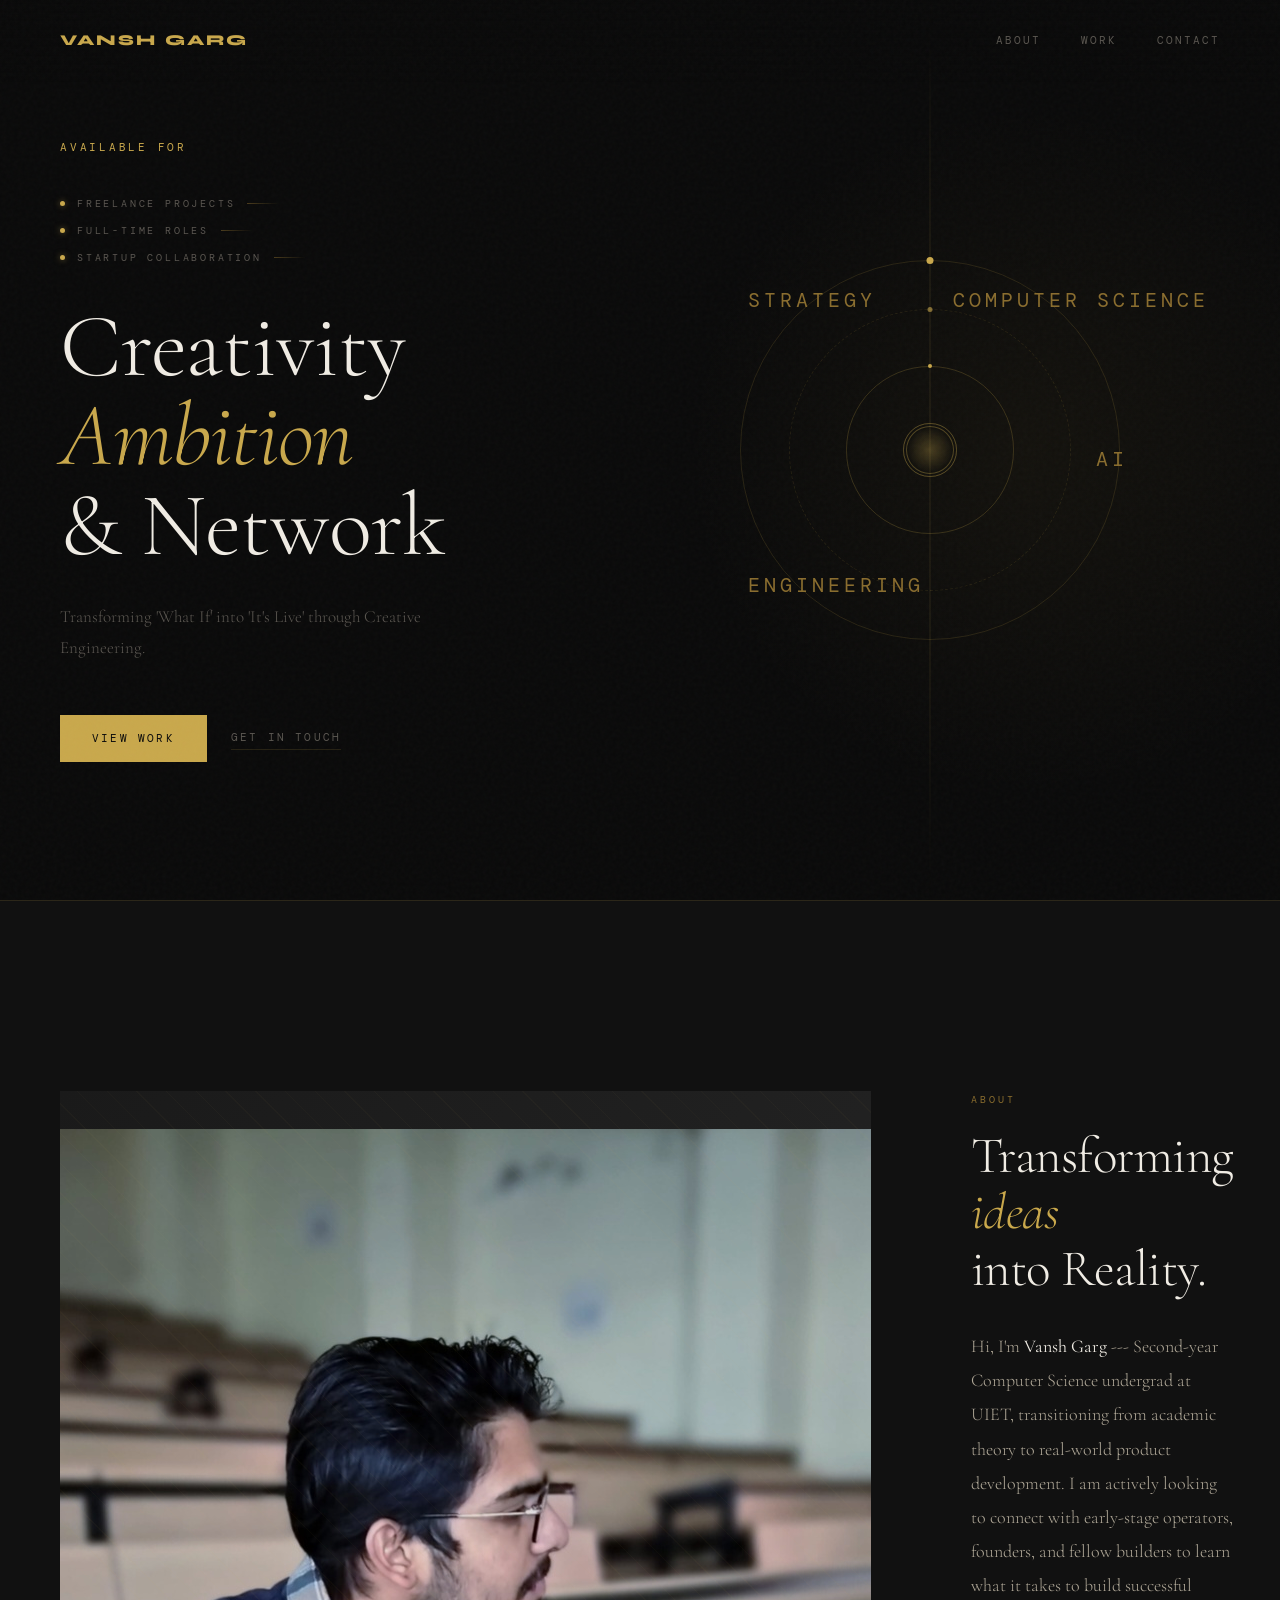
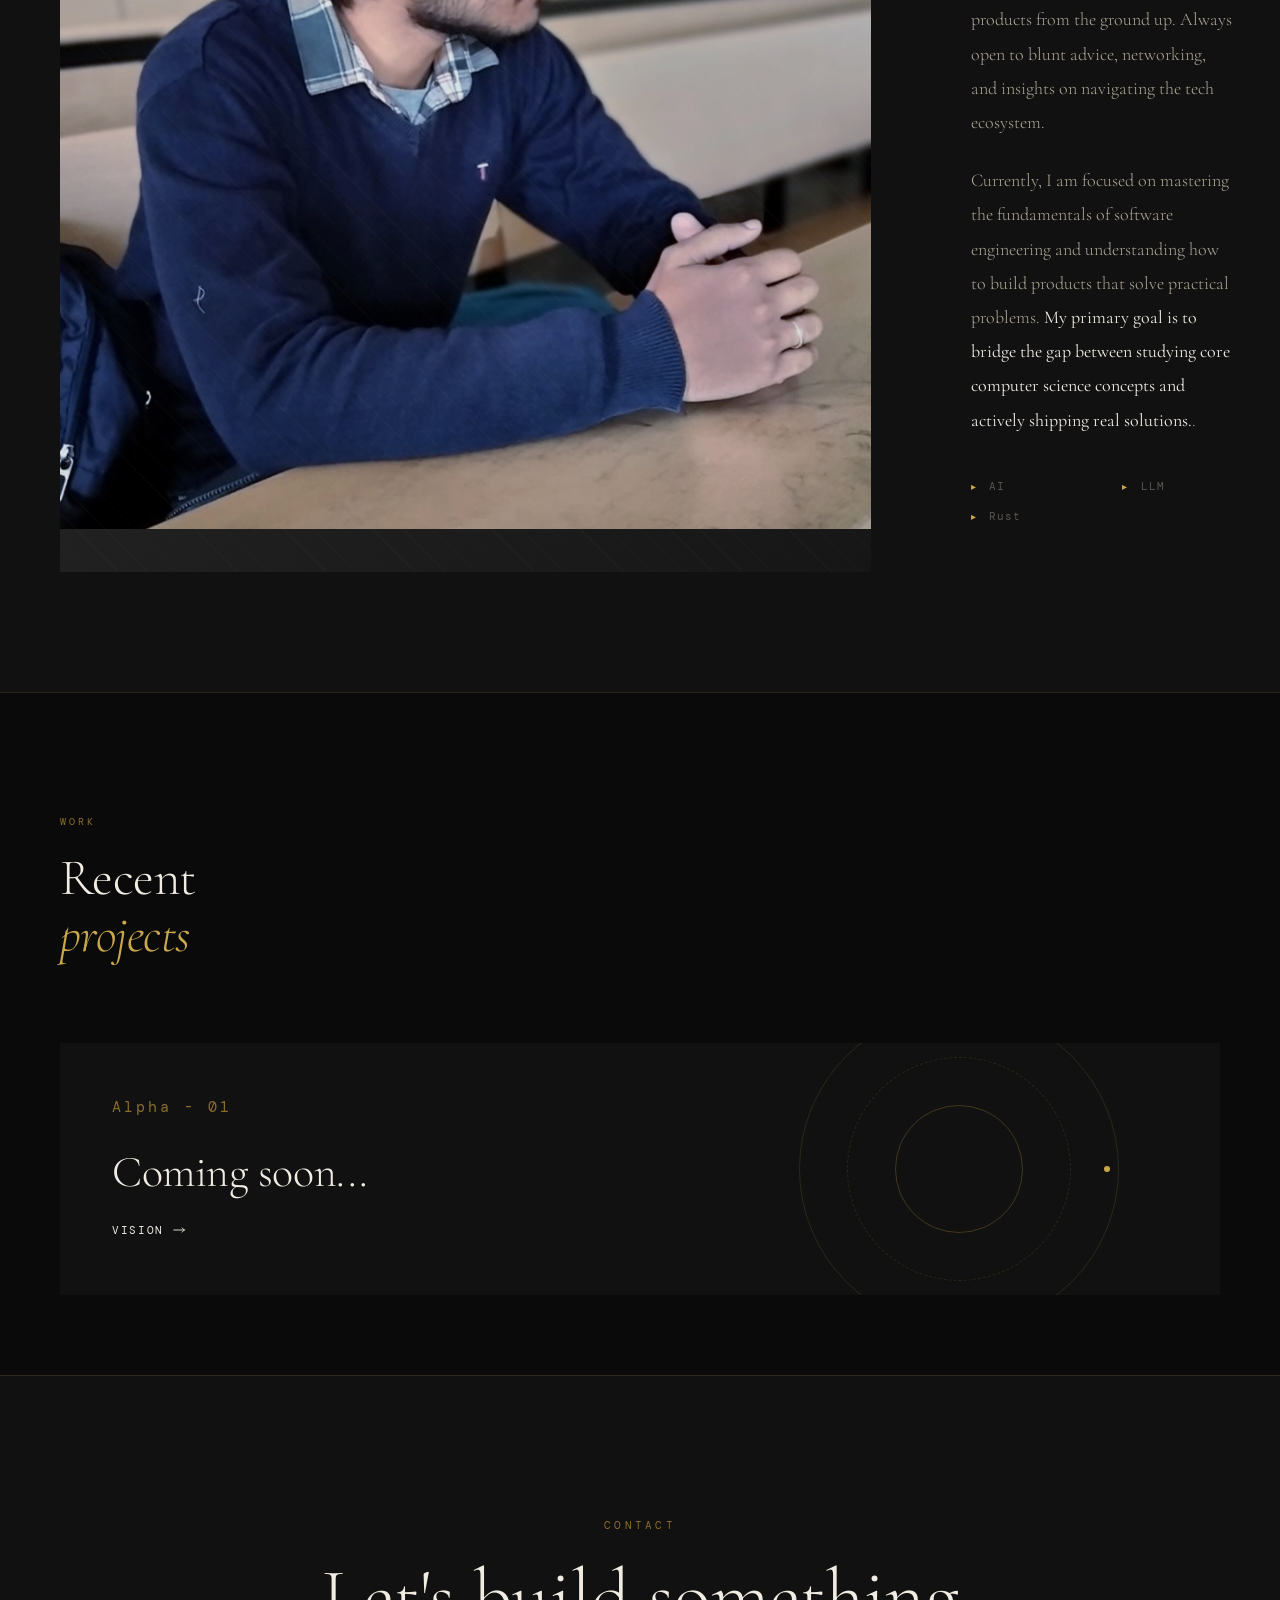
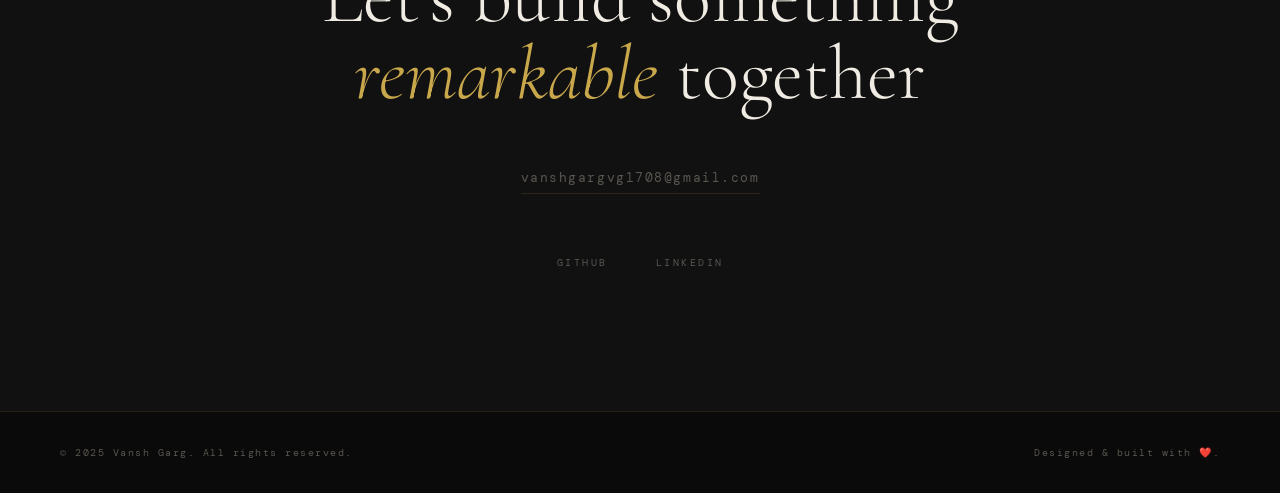
==== index.html @ 6127f282 "Rename Portfolio.html to index.html" ====
<!DOCTYPE html>
<html lang="en">

<head>
  <meta charset="UTF-8" />
  <meta name="viewport" content="width=device-width, initial-scale=1.0" />
  <title>Portfolio — Vansh Garg</title>
  <link rel="preconnect" href="https://fonts.googleapis.com" />
  <link rel="preconnect" href="https://fonts.gstatic.com" crossorigin />
  <link
    href="https://fonts.googleapis.com/css2?family=Cormorant+Garamond:ital,wght@0,300;0,400;0,600;1,300;1,400&family=DM+Mono:wght@300;400&family=Syne:wght@400;700;800&display=swap"
    rel="stylesheet" />
  <link rel="stylesheet" href="portfolio.css">
</head>

<body>

  <!-- NAV -->
  <nav>
    <div class="nav-logo">Vansh Garg</div>
    <div class="nav-links">
      <a href="#about">About</a>
      <a href="#projects">Work</a>
      <a href="#contact">Contact</a>
    </div>
  </nav>

  <!-- HERO -->
  <section id="hero">
    <div class="hero-bg-circle"></div>
    <div class="hero-left">
      <div class="hero-eyebrow">
        <p class="hero-eyebrow1">Available for </p>
        <span class="eyebrow-item">
          <span class="eyebrow-dot"></span>
          Freelance Projects
        </span>
        <span class="eyebrow-item">
          <span class="eyebrow-dot"></span>
          Full-time Roles
        </span>
        <span class="eyebrow-item">
          <span class="eyebrow-dot"></span>
          Startup Collaboration
        </span>
      </div>
      <h1 class="hero-name">
        Creativity<br>
        <em>Ambition</em><br>
        &amp; Network
      </h1>
      <p class="hero-tagline">
        Transforming 'What If' into 'It's Live' through Creative Engineering.
      </p>
      <div class="hero-cta-row">
        <a href="#projects" class="btn-primary">View Work</a>
        <a href="#contact" class="btn-ghost">Get in Touch</a>
      </div>
    </div>
    <div class="hero-right-deco hero-right-deco-fade">
      <div class="deco-vline"></div>
      <div class="deco-orbit">
        <div class="deco-ring"></div>
        <div class="deco-ring"></div>
        <div class="deco-ring"></div>
        <div class="deco-ring"></div>
        <div class="deco-dot-wrap deco-dot-wrap-1">
          <div class="deco-dot deco-dot-1"></div>
        </div>
        <div class="deco-dot-wrap deco-dot-wrap-2">
          <div class="deco-dot deco-dot-2"></div>
        </div>
        <div class="deco-dot-wrap deco-dot-wrap-3">
          <div class="deco-dot deco-dot-3"></div>
        </div>
        <div class="deco-center"></div>
        <span class="deco-label deco-label-1">Computer Science</span>
        <span class="deco-label deco-label-2">Engineering</span>
        <span class="deco-label deco-label-3">AI</span>
        <span class="deco-label deco-label-4">Strategy</span>
      </div>
    </div>
  </section>

  <!-- ABOUT -->
  <section id="about">
    <div class="about-grid">
      <div class="about-photo-wrap reveal">
        <div class="about-photo-placeholder">

          <span> <img src="Vansh_garg2.jpeg"
              alt="Professional profile of Vansh Garg in a navy sweater, looking thoughtfully to the side."
              srcset=""></span>

          <div class="about-photo-frame"></div>
        </div>
      </div>

      <div class="about-text reveal">
        <p class="section-tag">About</p>
        <h2 class="section-heading">
          Transforming<br>
          <em>ideas</em><br>
          into Reality.
        </h2>
        <p class="about-bio">
          Hi, I'm <strong>Vansh Garg</strong> --- Second-year Computer Science undergrad at UIET, transitioning from
          academic theory to real-world product development.

          I am actively looking to connect with early-stage operators, founders, and fellow builders to learn what it
          takes to build successful products from the ground up. Always open to blunt advice, networking, and insights
          on navigating the tech ecosystem.
        </p>
        <p class="about-bio">
          Currently, I am focused on mastering the fundamentals of software engineering and understanding how to build
          products that solve practical problems. <strong>My primary goal is to bridge the gap between studying core
            computer
            science concepts and actively shipping real solutions.</strong>.
        </p>
        <div class="skills-list">
          <span class="skill-item">AI</span>
          <span class="skill-item">LLM</span>
          <span class="skill-item">Rust</span>
        </div>
      </div>
    </div>
  </section>

  <!--PROJECTS -->
  <section id="projects">
    <div class="projects-header">
      <div>
        <p class="section-tag">Work</p>
        <h2 class="section-heading reveal">Recent<br><em>projects</em></h2>
      </div>
    </div>

    <div class="projects-grid">

      <!-- Project 1 (featured) -->
      <div class="project-card reveal">
        <div class="project-card-inner">
          <p class="project-number">Alpha - 01</p>
          <h3 class="project-title">Coming soon...</h3>
          <!-- <p class="project-desc">
            A flagship SaaS platform for real-time data analytics. Built for scale, designed for clarity — handling
            millions of events per day with sub-second latency.
          </p>
          <div class="project-tags">
            <span class="tag">Next.js</span>
            <span class="tag">TypeScript</span>
            <span class="tag">Postgres</span>
            <span class="tag">Redis</span>
          </div> -->
          <a href="#" class="project-link">
            Vision
            <svg viewBox="0 0 24 24" stroke-width="1.5">
              <path stroke-linecap="round" stroke-linejoin="round" d="M17.25 8.25L21 12m0 0l-3.75 3.75M21 12H3" />
            </svg>
          </a>
        </div>
        <div class="project-visual">
          <div class="project-visual-inner">
            <div class="ring">
              <div class="ring-dot"></div>
            </div>
            <div class="ring"></div>
            <div class="ring"></div>
          </div>
        </div>
      </div>

      <!-- Project 2
      <div class="project-card reveal">
        <div class="project-card-inner">
          <p class="project-number">002</p>
          <h3 class="project-title">E-Commerce Redesign</h3>
          <p class="project-desc">
            Complete overhaul of a luxury fashion brand's digital storefront, lifting conversion by 40% through focused
            UX improvements.
          </p>
          <div class="project-tags">
            <span class="tag">React</span>
            <span class="tag">Shopify</span>
            <span class="tag">Figma</span>
          </div>
          <a href="#" class="project-link">
            View Project
            <svg viewBox="0 0 24 24" stroke-width="1.5">
              <path stroke-linecap="round" stroke-linejoin="round" d="M17.25 8.25L21 12m0 0l-3.75 3.75M21 12H3" />
            </svg>
          </a>
        </div>
        <div class="project-visual">
          <div class="project-visual-inner">
            <div class="ring">
              <div class="ring-dot"></div>
            </div>
            <div class="ring"></div>
            <div class="ring"></div>
          </div>
        </div>
      </div> -->

      <!-- Project 3 -->
      <!-- <div class="project-card reveal">
        <div class="project-card-inner">
          <p class="project-number">003</p>
          <h3 class="project-title">AI Writing Tool</h3>
          <p class="project-desc">
            A minimalist AI-powered writing assistant with a focus on distraction-free authoring and intelligent
            suggestions.
          </p>
          <div class="project-tags">
            <span class="tag">Python</span>
            <span class="tag">FastAPI</span>
            <span class="tag">OpenAI</span>
          </div>
          <a href="#" class="project-link">
            View Project
            <svg viewBox="0 0 24 24" stroke-width="1.5">
              <path stroke-linecap="round" stroke-linejoin="round" d="M17.25 8.25L21 12m0 0l-3.75 3.75M21 12H3" />
            </svg>
          </a>
        </div>
        <div class="project-visual">
          <div class="project-visual-inner">
            <div class="ring">
              <div class="ring-dot"></div>
            </div>
            <div class="ring"></div>
            <div class="ring"></div>
          </div>
        </div>
      </div> -->

    </div>
  </section>

  <!-- CONTACT -->
  <section id="contact">
    <p class="contact-eyebrow reveal">Contact</p>
    <h2 class="contact-heading reveal">
      Let's build something<br>
      <em>remarkable</em> together
    </h2>
    <a href="&#109;&#97;&#105;&#108;&#116;&#111;&#58;&#86;&#97;&#110;&#115;&#104;&#103;&#97;&#114;&#103;&#118;&#103;&#49;&#55;&#48;&#56;&#64;&#103;&#109;&#97;&#105;&#108;&#46;&#99;&#111;&#109;"
      class="contact-email reveal">vanshgargvg1708@gmail.com</a>
    <div class="social-links reveal">
      <a href="https://github.com/NearInfinity999" class="social-link" target="_blank" rel="noopener">GitHub</a>
      <a href="https://www.linkedin.com/in/vansh-garg-a79219321/" class="social-link" target="_blank"
        rel="noopener">LinkedIn</a>

    </div>
  </section>

  <!-- FOOTER -->
  <footer>
    <span>© 2025 Vansh Garg. All rights reserved.</span>
    <span>Designed &amp; built with ❤️.</span>
  </footer>
  <script src="portfolio.js"></script>
</body>

</html>
---- portfolio.css ----
*,
 *::before,
 *::after {
   box-sizing: border-box;
   margin: 0;
   padding: 0;
 }

 :root {
   --bg: #0a0a0a;
   --bg2: #111111;
   --gold: #c9a84c;
   --gold-dim: #8a6d2e;
   --white: #f0ece4;
   --muted: #5a5650;
   --border: rgba(201, 168, 76, 0.15);
   --font-display: 'Cormorant Garamond', Georgia, serif;
   --font-ui: 'Syne', sans-serif;
   --font-mono: 'DM Mono', monospace;
 }

 html {
   scroll-behavior: smooth;
 }

 body {
   background: var(--bg);
   color: var(--white);
   font-family: var(--font-display);
   font-size: 18px;
   line-height: 1.7;
   overflow-x: hidden;
 }

 /* ── Noise overlay ── */
 body::before {
   content: '';
   position: fixed;
   inset: 0;
   background-image: url("data:image/svg+xml,%3Csvg viewBox='0 0 256 256' xmlns='http://www.w3.org/2000/svg'%3E%3Cfilter id='n'%3E%3CfeTurbulence type='fractalNoise' baseFrequency='0.9' numOctaves='4' stitchTiles='stitch'/%3E%3C/filter%3E%3Crect width='100%25' height='100%25' filter='url(%23n)' opacity='1'/%3E%3C/svg%3E");
   opacity: 0.028;
   pointer-events: none;
   z-index: 9990;
 }

 /* ── Nav ── */
 nav {
   position: fixed;
   top: 0;
   left: 0;
   right: 0;
   z-index: 100;
   display: flex;
   align-items: center;
   justify-content: space-between;
   padding: 28px 60px;
   background: linear-gradient(to bottom, rgba(10, 10, 10, 0.95) 0%, transparent 100%);
 }

 .nav-logo {
   font-family: var(--font-ui);
   font-weight: 800;
   font-size: 15px;
   letter-spacing: 0.14em;
   text-transform: uppercase;
   color: var(--gold);
 }

 .nav-links {
   display: flex;
   gap: 40px;
 }

 .nav-links a {
   font-family: var(--font-mono);
   font-size: 11px;
   letter-spacing: 0.18em;
   text-transform: uppercase;
   color: var(--muted);
   text-decoration: none;
   transition: color 0.25s;
   position: relative;
 }

 .nav-links a::after {
   content: '';
   position: absolute;
   left: 0;
   bottom: -3px;
   width: 0;
   height: 1px;
   background: var(--gold);
   transition: width 0.3s ease;
 }

 .nav-links a:hover {
   color: var(--white);
 }

 .nav-links a:hover::after {
   width: 100%;
 }

 /* ── Hero ── */

 #hero {
   min-height: 100vh;
   display: grid;
   grid-template-columns: 1fr 1fr;
   align-items: center;
   padding: 0 60px;
   position: relative;
   overflow: hidden;
 }

 .hero-left {
   padding-right: 60px;
 }

 .hero-eyebrow {
   display: flex;
   flex-direction: column;
   gap: 10px;
   margin-bottom: 36px;
   opacity: 0;
   animation: fadeUp 0.8s 0.3s forwards;
 }

 .eyebrow-item {
   display: flex;
   align-items: center;
   gap: 12px;
   font-family: var(--font-mono);
   font-size: 10px;
   letter-spacing: 0.28em;
   text-transform: uppercase;
   color: var(--muted);
   position: relative;
   transition: color 0.3s, gap 0.3s;
 }

 .eyebrow-item:hover {
   color: var(--white);
   gap: 18px;
 }

 .eyebrow-dot {
   width: 5px;
   height: 5px;
   border-radius: 50%;
   background: var(--gold);
   flex-shrink: 0;
   box-shadow: 0 0 6px rgba(201, 168, 76, 0.5);
   transition: transform 0.3s, box-shadow 0.3s;
 }

 .eyebrow-item:hover .eyebrow-dot {
   transform: scale(1.6);
   box-shadow: 0 0 12px rgba(201, 168, 76, 0.8);
 }

 .eyebrow-item::after {
   content: '';
   flex: 1;
   max-width: 32px;
   height: 1px;
   background: linear-gradient(to right, var(--gold-dim), transparent);
   opacity: 0.5;
   transition: max-width 0.3s, opacity 0.3s;
 }

 .hero-eyebrow1 {
   font-family: var(--font-mono);
   font-size: 11px;
   letter-spacing: 0.25em;
   text-transform: uppercase;
   color: var(--gold);
   margin-bottom: 28px;
   opacity: 0;
   animation: fadeUp 0.8s 0.3s forwards;
 }

 .eyebrow-item:hover::after {
   max-width: 52px;
   opacity: 1;
 }

 .hero-name {
   font-size: clamp(56px, 7vw, 100px);
   font-weight: 300;
   line-height: 1.0;
   letter-spacing: -0.01em;
   color: var(--white);
   opacity: 0;
   animation: fadeUp 0.8s 0.5s forwards;
 }

 .hero-name em {
   font-style: italic;
   color: var(--gold);
 }

 .hero-tagline {
   margin-top: 32px;
   font-size: 17px;
   font-weight: 300;
   color: var(--muted);
   max-width: 440px;
   line-height: 1.8;
   opacity: 0;
   animation: fadeUp 0.8s 0.7s forwards;
 }

 .hero-cta-row {
   margin-top: 52px;
   display: flex;
   gap: 24px;
   align-items: center;
   opacity: 0;
   animation: fadeUp 0.8s 0.9s forwards;
 }

 .btn-primary {
   font-family: var(--font-mono);
   font-size: 11px;
   letter-spacing: 0.2em;
   text-transform: uppercase;
   color: var(--bg);
   background: var(--gold);
   padding: 14px 32px;
   text-decoration: none;
   display: inline-block;
   transition: background 0.25s, transform 0.2s;
 }

 .btn-primary:hover {
   background: #e0ba5c;
   transform: translateY(-1px);
 }

 .btn-ghost {
   font-family: var(--font-mono);
   font-size: 11px;
   letter-spacing: 0.2em;
   text-transform: uppercase;
   color: var(--muted);
   text-decoration: none;
   border-bottom: 1px solid var(--border);
   padding-bottom: 2px;
   transition: color 0.25s, border-color 0.25s;
 }

 .btn-ghost:hover {
   color: var(--white);
   border-color: var(--muted);
 }

 .hero-bg-circle {
   position: absolute;
   right: -100px;
   top: 50%;
   transform: translateY(-50%);
   width: 700px;
   height: 700px;
   border-radius: 50%;
   background: radial-gradient(circle, rgba(201, 168, 76, 0.05) 0%, transparent 70%);
   pointer-events: none;
 }

 .hero-right-deco {
   display: flex;
   align-items: center;
   justify-content: center;
   position: relative;
   height: 100%;
   min-height: 500px;
 }

 .deco-orbit {
   position: relative;
   width: 380px;
   height: 380px;
 }

 .deco-ring {
   position: absolute;
   border-radius: 50%;
   border: 1px solid var(--border);
 }

 .deco-ring:nth-child(1) {
   inset: 0;
   animation: spin 40s linear infinite;
 }

 .deco-ring:nth-child(2) {
   inset: 13%;
   border-style: dashed;
   border-color: rgba(201, 168, 76, 0.12);
   animation: spin 25s linear infinite reverse;
 }

 .deco-ring:nth-child(3) {
   inset: 28%;
   border-color: rgba(201, 168, 76, 0.22);
   animation: spin 16s linear infinite;
 }

 .deco-ring:nth-child(4) {
   inset: 43%;
   border-color: rgba(201, 168, 76, 0.4);
   animation: spin 10s linear infinite reverse;
 }

 .deco-dot-wrap {
   position: absolute;
   inset: 0;
   border-radius: 50%;
 }

 .deco-dot-wrap-1 {
   animation: spin 40s linear infinite;
 }

 .deco-dot-wrap-2 {
   animation: spin 25s linear infinite reverse;
 }

 .deco-dot-wrap-3 {
   animation: spin 16s linear infinite;
 }

 .deco-dot {
   position: absolute;
   border-radius: 50%;
   background: var(--gold);
 }

 .deco-dot-1 {
   width: 7px;
   height: 7px;
   top: -3.5px;
   left: 50%;
   transform: translateX(-50%);
 }

 .deco-dot-2 {
   width: 5px;
   height: 5px;
   top: calc(13% - 2.5px);
   left: 50%;
   transform: translateX(-50%);
   background: rgba(201, 168, 76, 0.6);
 }

 .deco-dot-3 {
   width: 4px;
   height: 4px;
   top: calc(28% - 2px);
   left: 50%;
   transform: translateX(-50%);
 }

 .deco-center {
   position: absolute;
   top: 50%;
   left: 50%;
   transform: translate(-50%, -50%);
   width: 48px;
   height: 48px;
   border-radius: 50%;
   background: radial-gradient(circle, rgba(201, 168, 76, 0.3) 0%, transparent 70%);
   border: 1px solid rgba(201, 168, 76, 0.35);
 }

 .deco-label {
   position: absolute;
   font-family: var(--font-mono);
   font-size: 9px;
   letter-spacing: 0.2em;
   text-transform: uppercase;
   color: var(--gold-dim);
   white-space: nowrap;
 }

 .deco-label-1 {
   top: 8%;
   left: 56%;
 }

 .deco-label-2 {
   bottom: 18%;
   left: 8%;
 }

 .deco-label-3 {
   top: 46%;
   right: 2%;
 }

 .deco-vline {
   position: absolute;
   top: 0;
   left: 50%;
   width: 1px;
   height: 100%;
   background: linear-gradient(to bottom, transparent 0%, var(--border) 30%, var(--border) 70%, transparent 100%);
   transform: translateX(-50%);
 }

 .hero-right-deco-fade {
   opacity: 0;
   animation: fadeIn 1.2s 1s forwards;
 }

 /* ── Section shared ── */
 section {
   padding: 120px 60px;
 }

 .section-tag {
   font-family: var(--font-mono);
   font-size: 10px;
   letter-spacing: 0.3em;
   text-transform: uppercase;
   color: var(--gold-dim);
   margin-bottom: 20px;
 }

 .section-heading {
   font-size: clamp(38px, 4vw, 60px);
   font-weight: 300;
   line-height: 1.1;
   letter-spacing: -0.01em;
 }

 .section-heading em {
   font-style: italic;
   color: var(--gold);
 }

 /* ── About ── */
 #about {
   background: var(--bg2);
   border-top: 1px solid var(--border);
   border-bottom: 1px solid var(--border);
 }

 .about-grid {
   display: grid;
   grid-template-columns: 1fr 1.4fr;
   gap: 100px;
   margin-top: 70px;
   align-items: start;
 }

 .about-photo-wrap {
   position: relative;
 }

 .about-photo-placeholder {
   width: 100%;
   aspect-ratio: 3/4;
   background: linear-gradient(135deg, #1a1a1a 0%, #222 50%, #161616 100%);
   display: flex;
   align-items: center;
   justify-content: center;
   position: relative;
   overflow: hidden;
 }

 .about-photo-placeholder::before {
   content: '';
   position: absolute;
   inset: 0;
   background: repeating-linear-gradient(45deg,
       transparent, transparent 20px,
       rgba(201, 168, 76, 0.03) 20px, rgba(201, 168, 76, 0.03) 21px);
 }

 .about-photo-placeholder span {
   font-family: var(--font-mono);
   font-size: 10px;
   letter-spacing: 0.2em;
   text-transform: uppercase;
   color: var(--muted);
 }

 .about-photo-frame {
   position: absolute;
   top: 16px;
   left: 16px;
   right: -16px;
   bottom: -16px;
   border: 1px solid var(--border);
   pointer-events: none;
   z-index: -1;
 }

 .about-text .section-heading {
   margin-bottom: 32px;
 }

 .about-bio {
   font-size: 18px;
   font-weight: 300;
   color: #b0a898;
   line-height: 1.9;
   margin-bottom: 24px;
 }

 .about-bio strong {
   color: var(--white);
   font-weight: 400;
 }

 .skills-list {
   display: grid;
   grid-template-columns: 1fr 1fr;
   gap: 12px 40px;
   margin-top: 40px;
 }

 .skill-item {
   display: flex;
   align-items: center;
   gap: 12px;
   font-family: var(--font-mono);
   font-size: 11px;
   letter-spacing: 0.1em;
   color: var(--muted);
   transition: color 0.2s;
 }

 .skill-item::before {
   content: '▸';
   color: var(--gold);
   font-size: 10px;
 }

 .skill-item:hover {
   color: var(--white);
 }

 /* ── Projects ── */
 #projects {
   padding-top: 120px;
   padding-bottom: 80px;
 }

 .projects-header {
   display: flex;
   justify-content: space-between;
   align-items: flex-end;
   margin-bottom: 80px;
 }

 .projects-grid {
   display: grid;
   grid-template-columns: 1fr 1fr;
   gap: 2px;
 }

 .project-card {
   position: relative;
   background: var(--bg2);
   overflow: hidden;
 }

 .project-card:first-child {
   grid-column: 1 / -1;
 }

 .project-card-inner {
   padding: 52px;
   position: relative;
   z-index: 1;
   transition: transform 0.4s cubic-bezier(0.16, 1, 0.3, 1);
 }

 .project-card::before {
   content: '';
   position: absolute;
   inset: 0;
   background: linear-gradient(135deg, rgba(201, 168, 76, 0.06) 0%, transparent 60%);
   opacity: 0;
   transition: opacity 0.4s;
 }

 .project-card:hover::before {
   opacity: 1;
 }

 .project-card:hover .project-card-inner {
   transform: translateY(-4px);
 }

 .project-number {
   font-family: var(--font-mono);
   font-size: 15px;
   letter-spacing: 0.2em;
   color: var(--gold-dim);
   margin-bottom: 28px;
 }

 .project-title {
   font-size: 32px;
   font-weight: 300;
   letter-spacing: -0.01em;
   line-height: 1.1;
   margin-bottom: 16px;
 }

 .project-card:first-child .project-title {
   font-size: 44px;
 }

 .project-desc {
   font-size: 15px;
   color: var(--muted);
   font-weight: 300;
   max-width: 460px;
   line-height: 1.7;
   margin-bottom: 32px;
 }

 .project-tags {
   display: flex;
   flex-wrap: wrap;
   gap: 10px;
   margin-bottom: 36px;
 }

 .tag {
   font-family: var(--font-mono);
   font-size: 10px;
   letter-spacing: 0.15em;
   text-transform: uppercase;
   color: var(--gold-dim);
   border: 1px solid var(--border);
   padding: 5px 12px;
 }

 .project-link {
   display: inline-flex;
   align-items: center;
   gap: 8px;
   font-family: var(--font-mono);
   font-size: 11px;
   letter-spacing: 0.15em;
   text-transform: uppercase;
   color: var(--white);
   text-decoration: none;
   transition: color 0.2s, gap 0.2s;
 }

 .project-link:hover {
   color: var(--gold);
   gap: 14px;
 }

 .project-link svg {
   width: 14px;
   height: 14px;
   stroke: currentColor;
   fill: none;
 }

 .project-visual {
   position: absolute;
   right: 0;
   top: 0;
   bottom: 0;
   width: 40%;
   display: flex;
   align-items: center;
   justify-content: center;
   overflow: hidden;
 }

 .project-card:first-child .project-visual {
   width: 45%;
 }

 .project-visual-inner {
   width: 240px;
   height: 240px;
   position: relative;
 }

 .project-card:first-child .project-visual-inner {
   width: 320px;
   height: 320px;
 }

 .ring {
   position: absolute;
   border-radius: 50%;
   border: 1px solid var(--border);
   animation: spin linear infinite;
 }

 .ring:nth-child(1) {
   inset: 0;
   animation-duration: 30s;
 }

 .ring:nth-child(2) {
   inset: 15%;
   border-style: dashed;
   animation-duration: 20s;
   animation-direction: reverse;
 }

 .ring:nth-child(3) {
   inset: 30%;
   border-color: rgba(201, 168, 76, 0.25);
   animation-duration: 14s;
 }

 .ring-dot {
   position: absolute;
   inset: 50%;
   width: 6px;
   height: 6px;
   background: var(--gold);
   border-radius: 50%;
   transform: translate(-50%, -50%) translateX(108px);
 }

 .project-card:first-child .ring-dot {
   transform: translate(-50%, -50%) translateX(148px);
 }

 /* ── Contact ── */
 #contact {
   background: var(--bg2);
   border-top: 1px solid var(--border);
   text-align: center;
   padding: 140px 60px;
 }

 .contact-eyebrow {
   font-family: var(--font-mono);
   font-size: 11px;
   letter-spacing: 0.3em;
   text-transform: uppercase;
   color: var(--gold-dim);
   margin-bottom: 24px;
 }

 .contact-heading {
   font-size: clamp(48px, 6vw, 88px);
   font-weight: 300;
   line-height: 1.0;
   max-width: 800px;
   margin: 0 auto 48px;
 }

 .contact-heading em {
   font-style: italic;
   color: var(--gold);
 }

 .contact-email {
   display: inline-block;
   font-family: var(--font-mono);
   font-size: 13px;
   letter-spacing: 0.12em;
   color: var(--muted);
   text-decoration: none;
   border-bottom: 1px solid var(--border);
   padding-bottom: 4px;
   margin-bottom: 60px;
   transition: color 0.25s, border-color 0.25s;
 }

 .contact-email:hover {
   color: var(--gold);
   border-color: var(--gold-dim);
 }

 .social-links {
   display: flex;
   justify-content: center;
   gap: 48px;
 }

 .social-link {
   font-family: var(--font-mono);
   font-size: 10px;
   letter-spacing: 0.25em;
   text-transform: uppercase;
   color: var(--muted);
   text-decoration: none;
   transition: color 0.25s;
 }

 .social-link:hover {
   color: var(--white);
 }

 /* ── Footer ── */
 footer {
   padding: 32px 60px;
   border-top: 1px solid var(--border);
   display: flex;
   justify-content: space-between;
   align-items: center;
 }

 footer span {
   font-family: var(--font-mono);
   font-size: 10px;
   letter-spacing: 0.15em;
   color: var(--muted);
 }

 /* ── Scroll reveal ── */
 .reveal {
   opacity: 0;
   transform: translateY(30px);
   transition: opacity 0.8s ease, transform 0.8s cubic-bezier(0.16, 1, 0.3, 1);
 }

 .reveal.visible {
   opacity: 1;
   transform: none;
 }

 /* ── Keyframes ── */
 @keyframes fadeIn {
   from {
     opacity: 0;
   }

   to {
     opacity: 1;
   }
 }

 @keyframes fadeUp {
   from {
     opacity: 0;
     transform: translateY(24px);
   }

   to {
     opacity: 1;
     transform: none;
   }
 }

 @keyframes floatLabel {

   0%,
   100% {
     transform: translateY(0px);
     opacity: 0.6;
   }

   50% {
     transform: translateY(-6px);
     opacity: 1;
   }
 }
.deco-label-1 {font-size: 20px; top: 6%; right: 4%; animation: floatLabel 4s ease-in-out infinite; }
.deco-label-2 {font-size: 20px; bottom: 10%; left: 2%; animation: floatLabel 4s ease-in-out 1.3s infinite; }
.deco-label-3 {font-size: 20px; top: 48%; right: -2%; animation: floatLabel 4s ease-in-out 2.6s infinite; }
.deco-label-4 {font-size: 20px; top: 6%; left: 2%; animation: floatLabel 4s ease-in-out 0.65s infinite; }

 @keyframes spin {
   from {
     transform: rotate(0deg);
   }

   to {
     transform: rotate(360deg);
   }
 }

 /* ── Scrollbar ── */
 ::-webkit-scrollbar {
   width: 4px;
 }

 ::-webkit-scrollbar-track {
   background: var(--bg);
 }

 ::-webkit-scrollbar-thumb {
   background: var(--gold-dim);
 }

 /* ── Responsive ── */
 @media (max-width: 900px) {
   nav {
     padding: 22px 28px;
   }

   nav .nav-links {
     display: none;
   }

   section {
     padding: 80px 28px;
   }

   #hero {
     grid-template-columns: 1fr;
     padding: 120px 28px 80px;
     min-height: auto;
   }

   .hero-left {
     padding-right: 0;
   }

   .hero-right-deco {
     display: none;
   }

   .about-grid {
     grid-template-columns: 1fr;
     gap: 60px;
   }

   .projects-grid {
     grid-template-columns: 1fr;
   }

   .project-card:first-child {
     grid-column: auto;
   }

   .project-visual {
     display: none;
   }

   .projects-header {
     flex-direction: column;
     align-items: flex-start;
     gap: 20px;
   }

   footer {
     flex-direction: column;
     gap: 12px;
     text-align: center;
   }

   .social-links {
     flex-wrap: wrap;
     gap: 28px;
   }
 }
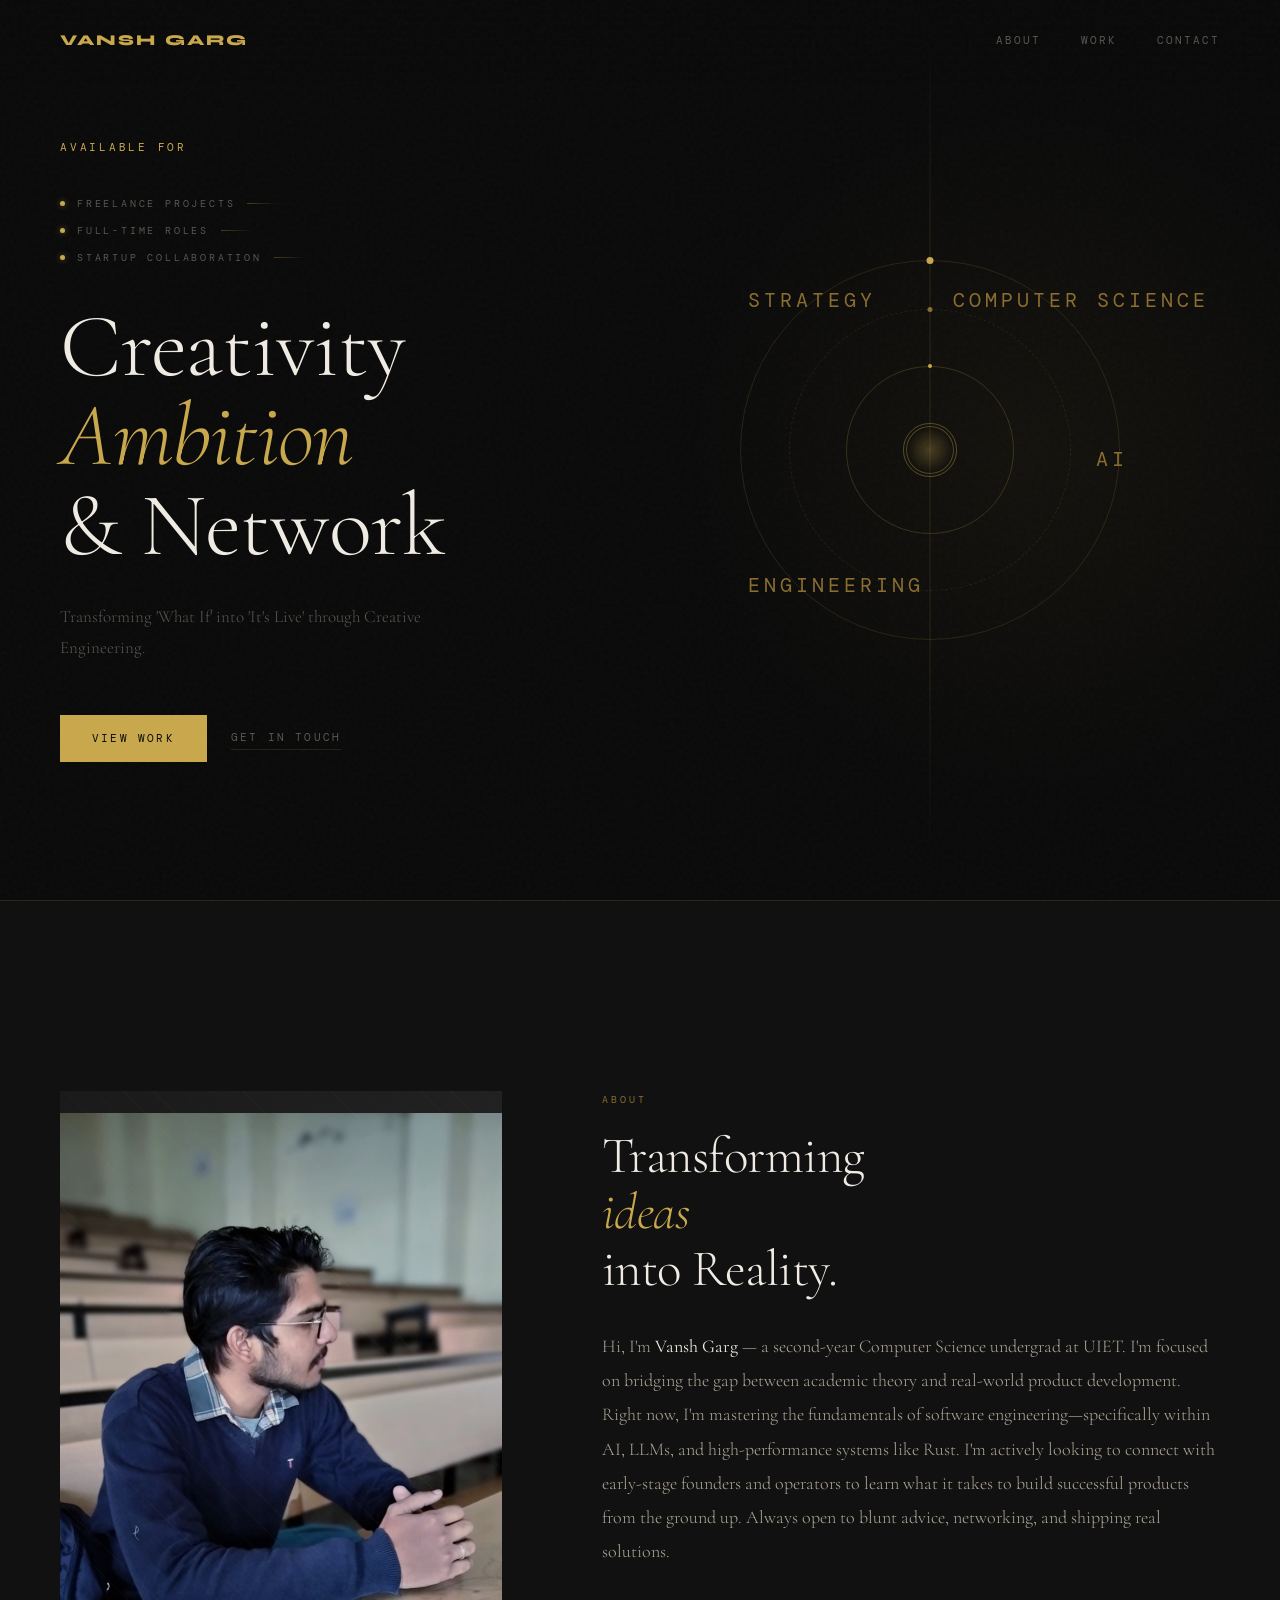
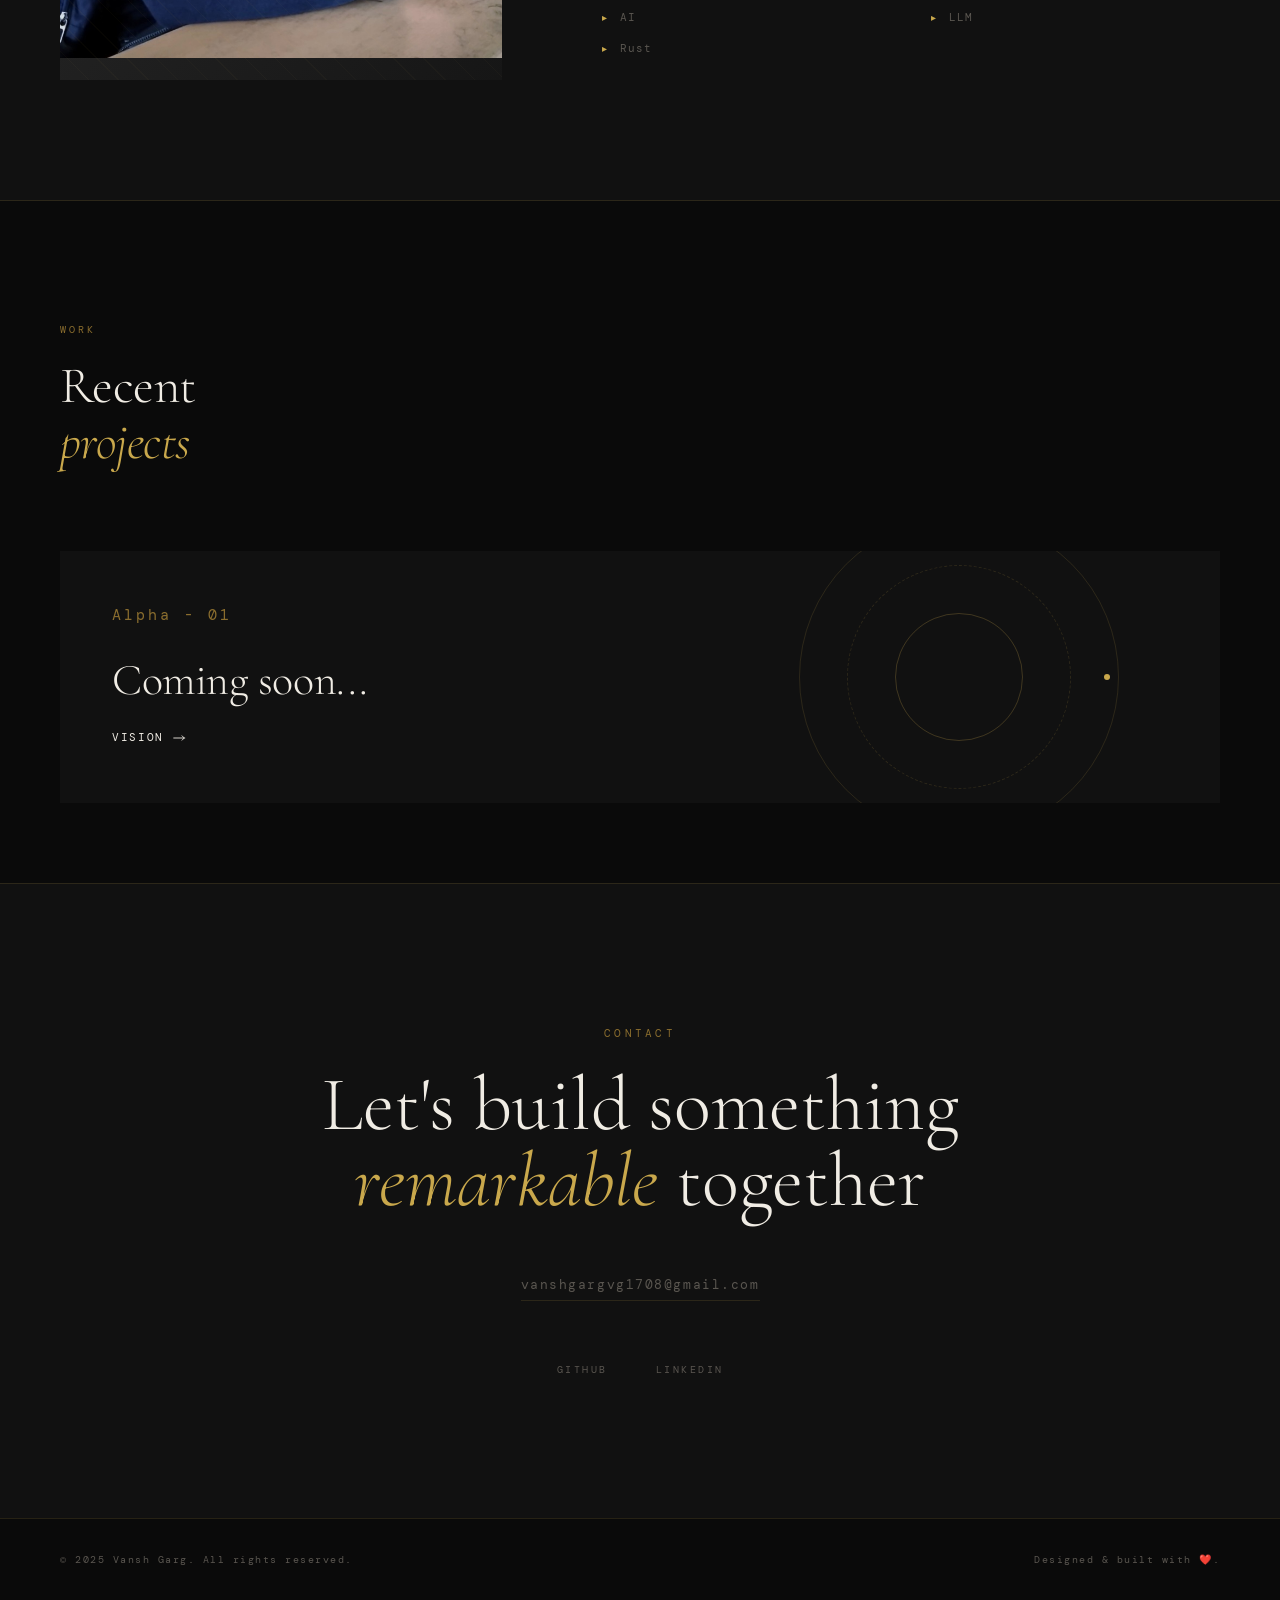
==== commit 64a37b53: "Revised personal bio in index.html Updated bio to reflect current focus on software engineering and " ====
--- a/index.html
+++ b/index.html
@@ -104,18 +104,9 @@
           into Reality.
         </h2>
         <p class="about-bio">
-          Hi, I'm <strong>Vansh Garg</strong> --- Second-year Computer Science undergrad at UIET, transitioning from
-          academic theory to real-world product development.
-
-          I am actively looking to connect with early-stage operators, founders, and fellow builders to learn what it
-          takes to build successful products from the ground up. Always open to blunt advice, networking, and insights
-          on navigating the tech ecosystem.
-        </p>
-        <p class="about-bio">
-          Currently, I am focused on mastering the fundamentals of software engineering and understanding how to build
-          products that solve practical problems. <strong>My primary goal is to bridge the gap between studying core
-            computer
-            science concepts and actively shipping real solutions.</strong>.
+          Hi, I'm <strong>Vansh Garg</strong> — a second-year Computer Science undergrad at UIET. I'm focused on bridging the gap between academic theory and real-world product development.
+Right now, I'm mastering the fundamentals of software engineering—specifically within AI, LLMs, and high-performance systems like Rust. I'm actively looking to connect with early-stage founders and operators to learn what it takes to build successful products from the ground up.
+Always open to blunt advice, networking, and shipping real solutions.
         </p>
         <div class="skills-list">
           <span class="skill-item">AI</span>
--- a/portfolio.css
+++ b/portfolio.css
@@ -468,7 +468,12 @@
    position: relative;
    overflow: hidden;
  }
-
+.about-photo-wrap img {
+  width: 100%;
+  height: auto;
+  display: block;
+  object-fit: cover;
+}
  .about-photo-placeholder::before {
    content: '';
    position: absolute;
@@ -897,6 +902,15 @@
    nav {
      padding: 22px 28px;
    }
+   .about-photo-wrap img {
+  width: 100%;
+  height: auto;
+  display: block;
+}
+
+.about-photo-frame {
+  display: none;
+}
 
    nav .nav-links {
      display: none;
@@ -953,4 +967,4 @@
      flex-wrap: wrap;
      gap: 28px;
    }
- }+ }
